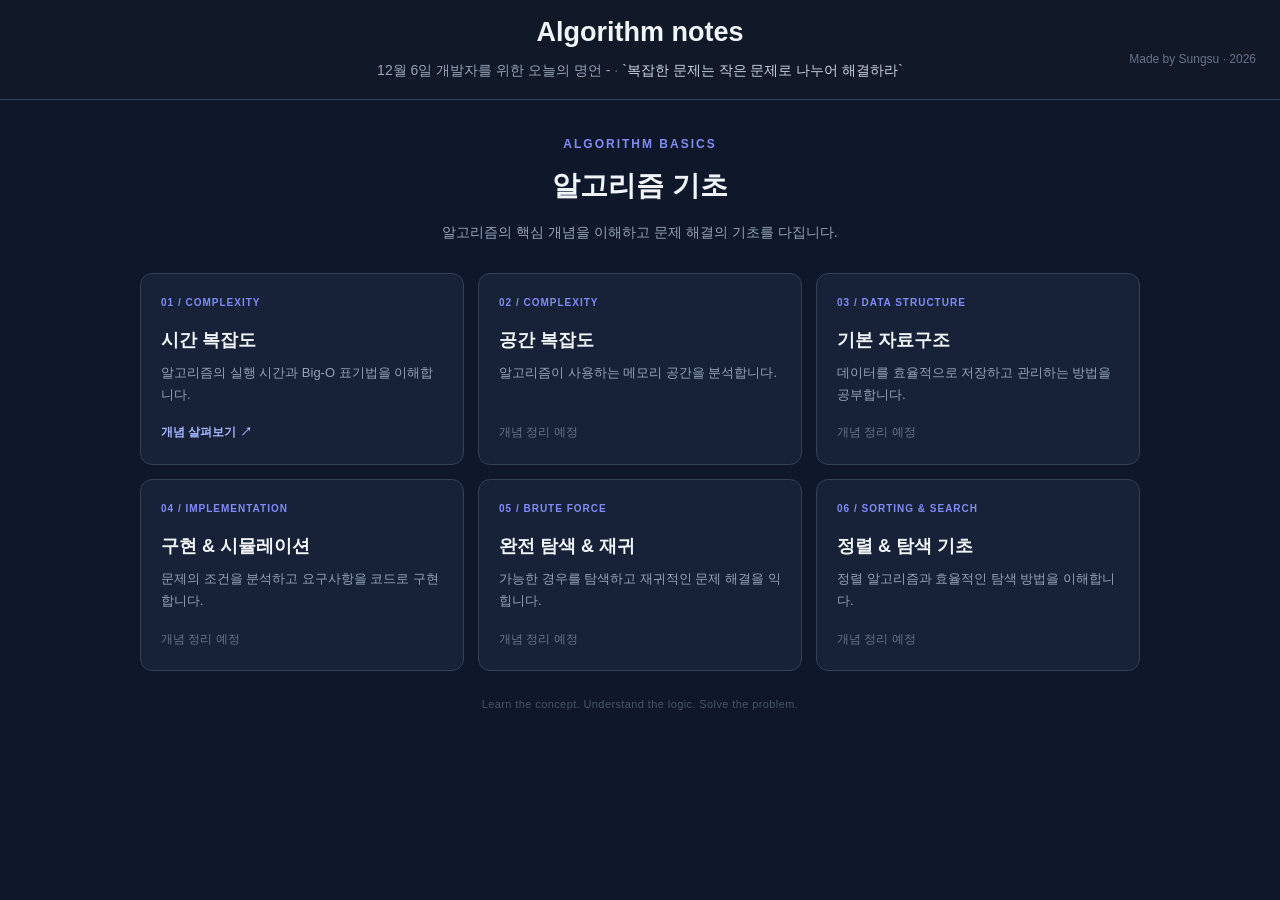
==== algorithm_basic/main.html @ 125908d5 "refactor: reorganize project directory structure" ====
<!DOCTYPE html>
<html lang="ko">
<head>
    <meta charset="UTF-8">
    <meta name="viewport" content="width=device-width, initial-scale=1.0">
    <title>Algorithm Basic</title>
    <link href="../stylesheet/common.css" rel="stylesheet">
    <link href="../stylesheet/responsive.css" rel="stylesheet">
    <link href="../stylesheet/alorithm.css" rel="stylesheet">
</head>

<body class="algorithm-basic-page">

    <header class="header">
        <div>
            <h1><a href="../index.html">Algorithm notes</a></h1>
            <p id="today-title"></p>
            <p id="quote"></p>
        </div>

        <span class="site-credit">Made by Sungsu · 2026</span>
    </header>

    <main class="basic-main">

        <section class="basic-intro">
            <p class="basic-label">ALGORITHM BASICS</p>
            <h2>알고리즘 기초</h2>
            <p class="basic-description">
                알고리즘의 핵심 개념을 이해하고 문제 해결의 기초를 다집니다.
            </p>
        </section>

        <section class="topic-grid">

            <a href="time_complexity.html" class="topic-card">
                <span class="topic-number">01 / COMPLEXITY</span>
                <h3>시간 복잡도</h3>
                <p>알고리즘의 실행 시간과 Big-O 표기법을 이해합니다.</p>
                <span class="topic-action">개념 살펴보기 ↗</span>
            </a>

            <article class="topic-card">
                <span class="topic-number">02 / COMPLEXITY</span>
                <h3>공간 복잡도</h3>
                <p>알고리즘이 사용하는 메모리 공간을 분석합니다.</p>
                <span class="topic-status">개념 정리 예정</span>
            </article>

            <article class="topic-card">
                <span class="topic-number">03 / DATA STRUCTURE</span>
                <h3>기본 자료구조</h3>
                <p>데이터를 효율적으로 저장하고 관리하는 방법을 공부합니다.</p>
                <span class="topic-status">개념 정리 예정</span>
            </article>

            <article class="topic-card">
                <span class="topic-number">04 / IMPLEMENTATION</span>
                <h3>구현 & 시뮬레이션</h3>
                <p>문제의 조건을 분석하고 요구사항을 코드로 구현합니다.</p>
                <span class="topic-status">개념 정리 예정</span>
            </article>

            <article class="topic-card">
                <span class="topic-number">05 / BRUTE FORCE</span>
                <h3>완전 탐색 & 재귀</h3>
                <p>가능한 경우를 탐색하고 재귀적인 문제 해결을 익힙니다.</p>
                <span class="topic-status">개념 정리 예정</span>
            </article>

            <article class="topic-card">
                <span class="topic-number">06 / SORTING & SEARCH</span>
                <h3>정렬 & 탐색 기초</h3>
                <p>정렬 알고리즘과 효율적인 탐색 방법을 이해합니다.</p>
                <span class="topic-status">개념 정리 예정</span>
            </article>

        </section>

        <footer class="basic-footer">
            Learn the concept. Understand the logic. Solve the problem.
        </footer>

    </main>

    <script src="../script.js"></script>

</body>
</html>
---- stylesheet/common.css ----
/* 모든 페이지 공통 스타일 */
body {
    margin: 0;
    background-color: #0F172A;
    color: #CBD5E1;
    font-family: Arial, sans-serif;
    line-height: 1.8;
}

a {
    color: #CBD5E1;
    text-decoration: none;
}

/* 공통 헤더 */
.header {
    /* 현재 요소 위치를 고정 - 자식 태그에게 기준점 */
    position: relative;
    text-align: center;
    padding: 18px 24px;
    background-color: #111827;
    border-bottom: 1px solid #334155;
}

.header h1 {
    margin: 0 0 8px;
    font-size: 30px;
    line-height: 1.4;
}

.header h1 a {
    color: #F1F5F9;
}

.header h1 a:hover {
    color: #A5B4FC;
}

/* 오늘의 명언 */

#today-title, #quote {
    display: inline;
    margin: 0;
    font-size: 14px;
}

#today-title {
    color: #94A3B8;
}

#today-title::after {
    content: " · ";
    color: #64748B;
}


/* 제작자 표시 */

.site-credit {
    /* 부모 태그의 요소를 기준점으로 사용 */
    position: absolute;
    right: 24px;
    /* top: 10%; */
    /* transform: translateY(120%); */
    font-size: 12px;
    color: #64748B;
}


/* 홈페이지 공통 콘텐츠 */

.main-content {
    width: min(1000px, calc(100% - 40px));
    margin: 0 auto;
    padding: 40px 0 70px;
    text-align: center;
}

.main-title {
    margin: 10px 0 24px;
    color: #F1F5F9;
    font-size: 24px;
}

.main-description {
    max-width: 850px;
    margin: 0 auto;
    color: #94A3B8;
    font-size: 16px;
    line-height: 2;
}


/* 버튼 공통 스타일 */

.button-container {
    display: grid;
    grid-template-columns: repeat(3, minmax(0, 1fr));
    gap: 24px;
    width: min(900px, 100%);
    margin: 60px auto 0;
}

.button {
    display: flex;
    align-items: center;
    justify-content: center;
    min-height: 80px;
    padding: 18px 12px;
    box-sizing: border-box;

    background-color: #1E293B;
    border: 1px solid #334155;
    border-radius: 14px;

    color: #E2E8F0;
    font-size: 18px;
    font-weight: bold;
    text-align: center;

    transition:
        background-color 0.2s,
        border-color 0.2s,
        transform 0.2s;
}

.button:hover {
    background-color: #29365A;
    border-color: #818CF8;
    transform: translateY(-4px);
}

.button:active {
    transform: translateY(-1px);
}

.button:focus-visible {
    outline: 2px solid #A5B4FC;
    outline-offset: 4px;
}
---- stylesheet/responsive.css ----
/* 공통 반응형 스타일 */

@media (max-width: 650px) {
    .header {
        padding: 16px 20px;
    }

    .header h1 {
        font-size: 25px;
    }

    .site-credit {
        position: static;
        transform: none;
        margin-top: 6px;
    }

    .main-content {
        width: calc(100% - 32px);
        padding: 30px 0 50px;
    }

    .main-title {
        font-size: 21px;
    }

    .main-description {
        font-size: 15px;
        text-align: left;
    }

    .button-container {
        grid-template-columns: 1fr;
        gap: 14px;
        margin-top: 35px;
    }

    .button {
        min-height: 65px;
        font-size: 17px;
    }

    .container {
        grid-template-columns: 1fr;
    }
}
---- stylesheet/alorithm.css ----
/* 기초 알고리즘 페이지 전용 */

.algorithm-basic-page {
    min-height: 100vh;
}

.algorithm-basic-page .header {
    padding: 14px 24px;
}

.algorithm-basic-page .header h1 {
    margin: 0 0 4px;
    font-size: 27px;
}

.algorithm-basic-page .site-credit {
    top: 50%;
}

.algorithm-basic-page .basic-main {
    width: min(1000px, calc(100% - 40px));
    margin: 0 auto;
    padding: 34px 0 28px;
    box-sizing: border-box;
}

.algorithm-basic-page .basic-intro {
    text-align: center;
    margin-bottom: 28px;
}

.algorithm-basic-page .basic-label {
    margin: 0 0 6px;
    color: #818CF8;
    font-size: 12px;
    font-weight: bold;
    letter-spacing: 2px;
}

.algorithm-basic-page .basic-intro h2 {
    margin: 0;
    color: #F1F5F9;
    font-size: 28px;
}

.algorithm-basic-page .basic-description {
    margin: 8px 0 0;
    color: #94A3B8;
    font-size: 14px;
}

.algorithm-basic-page .topic-grid {
    display: grid;
    grid-template-columns: repeat(3, minmax(0, 1fr));
    gap: 14px;
}

.algorithm-basic-page .topic-card {
    display: flex;
    flex-direction: column;
    align-items: flex-start;

    min-width: 0;
    min-height: 175px;
    padding: 20px;
    box-sizing: border-box;

    background-color: #172238;
    border: 1px solid #334155;
    border-radius: 12px;

    color: #CBD5E1;
    text-decoration: none;

    transition:
        background-color 0.2s,
        border-color 0.2s,
        transform 0.2s;
}

.algorithm-basic-page a.topic-card:hover {
    background-color: #202E49;
    border-color: #818CF8;
    transform: translateY(-3px);
}

.algorithm-basic-page a.topic-card:focus-visible {
    outline: 2px solid #A5B4FC;
    outline-offset: 3px;
}

.algorithm-basic-page .topic-number {
    color: #818CF8;
    font-size: 10px;
    font-weight: bold;
    letter-spacing: 1px;
}

.algorithm-basic-page .topic-card h3 {
    margin: 12px 0 6px;
    color: #F1F5F9;
    font-size: 18px;
}

.algorithm-basic-page .topic-card p {
    margin: 0;
    color: #94A3B8;
    font-size: 13px;
    line-height: 1.7;
}

.algorithm-basic-page .topic-action {
    margin-top: auto;
    padding-top: 16px;
    color: #A5B4FC;
    font-size: 12px;
    font-weight: bold;
}

.algorithm-basic-page .topic-status {
    margin-top: auto;
    padding-top: 16px;
    color: #64748B;
    font-size: 12px;
}

.algorithm-basic-page .basic-footer {
    margin-top: 24px;
    text-align: center;
    color: #475569;
    font-size: 11px;
    letter-spacing: 0.4px;
}

@media (max-width: 800px) {
    .algorithm-basic-page .topic-grid {
        grid-template-columns: repeat(2, minmax(0, 1fr));
    }
}

@media (max-width: 550px) {
    .algorithm-basic-page .basic-main {
        width: calc(100% - 28px);
        padding-top: 24px;
    }

    .algorithm-basic-page .basic-intro h2 {
        font-size: 24px;
    }

    .algorithm-basic-page .topic-grid {
        grid-template-columns: 1fr;
        gap: 10px;
    }

    .algorithm-basic-page .topic-card {
        min-height: 150px;
        padding: 18px;
    }

    .algorithm-basic-page .header {
        padding: 14px 12px;
    }

    .algorithm-basic-page .header h1 {
        font-size: 23px;
    }

    .algorithm-basic-page .site-credit {
        position: static;
        display: block;
        transform: none;
        margin-top: 5px;
    }
}

/* 학습 메모 페이지 전용 */

.note-content {
    max-width: 900px;
    margin: 30px auto;
    padding: 24px;
    color: #CBD5E1;
    line-height: 1.8;
    overflow-wrap: break-word;
}

.note-content h2 {
    color: #E2E8F0;
    font-size: 28px;
    border-bottom: 1px solid #334155;
    padding-bottom: 12px;
}

.note-content h3 {
    color: #A5B4FC;
    margin-top: 36px;
}

.note-content h4 {
    color: #E2E8F0;
    margin-top: 24px;
}

.note-content p {
    margin: 14px 0;
}

.complexity-list {
    display: grid;
    grid-template-columns: repeat(auto-fit, minmax(160px, 1fr));
    gap: 10px;
}

.complexity-list p {
    margin: 0;
    padding: 12px;
    background-color: #1E293B;
    border: 1px solid #334155;
    border-radius: 8px;
}

.note-content p code {
    color: #A5B4FC;
    background-color: #1E293B;
    padding: 2px 5px;
    border-radius: 4px;
}


/* 코드 블록 */

.code-block {
    background-color: #0B1120;
    border: 1px solid #334155;
    border-radius: 10px;
    padding: 20px;
    overflow-x: auto;
    line-height: 1.6;
}

.code-block code {
    font-family: Consolas, monospace;
    font-size: 14px;
    color: #E2E8F0;
    white-space: pre;
}

.code-block .kw {
    color: #C4B5FD;
}

.code-block .fn {
    color: #7DD3FC;
}

.code-block .num {
    color: #FDBA74;
}

.code-block .comment {
    color: #94A3B8;
    font-style: italic;
}


/* 학습 메모의 목록 */

.note-content li {
    padding-left: 6px;
    margin-bottom: 18px;
}

.note-content li p {
    margin: 4px 0;
}


/* 알고리즘 기법 태그 */

.topic-list {
    display: flex;
    flex-wrap: wrap;
    gap: 10px;
    margin-top: 16px;
}

.topic-list span {
    background-color: #1E293B;
    border: 1px solid #475569;
    color: #A5B4FC;
    padding: 6px 12px;
    border-radius: 20px;
    font-size: 14px;
}
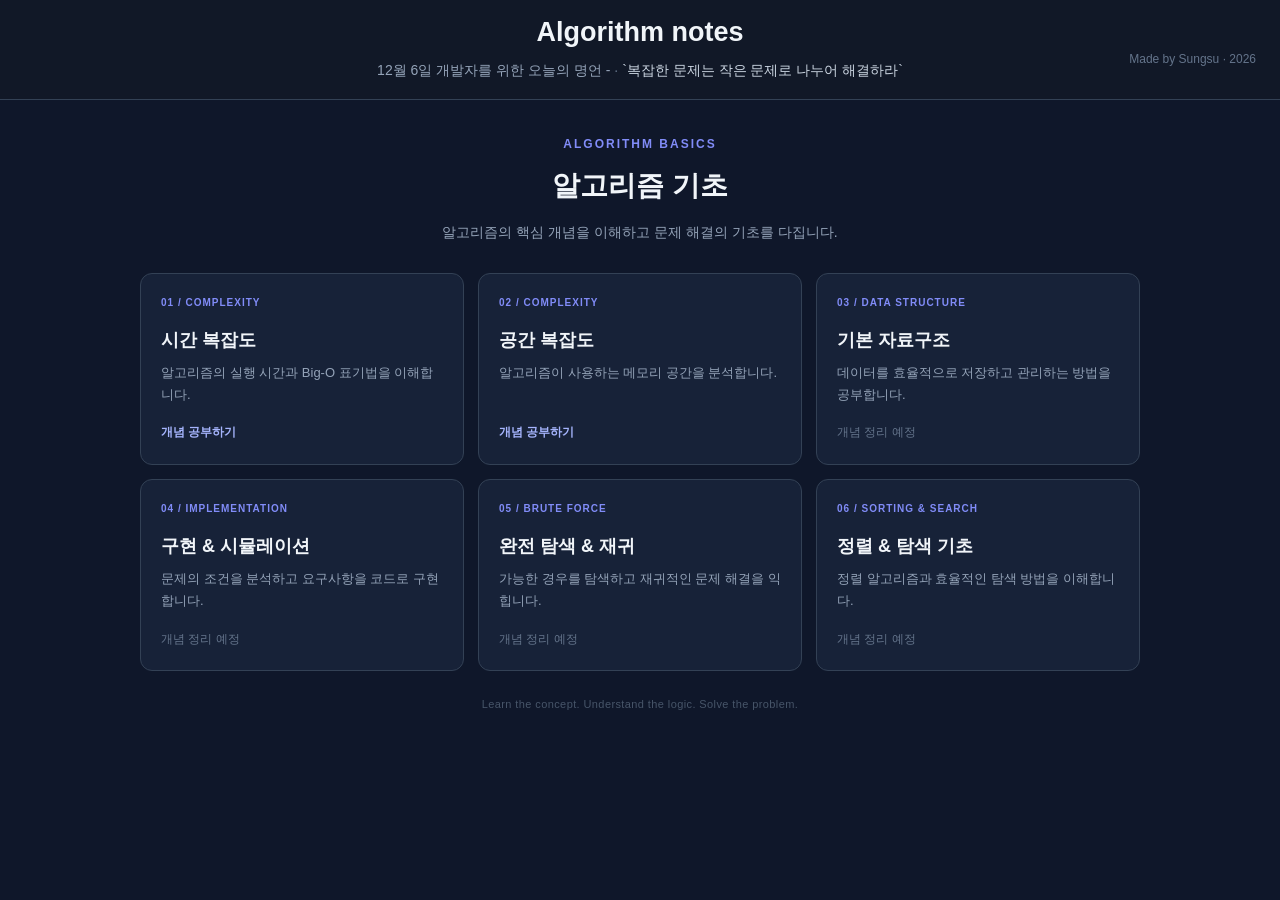
==== commit 4fa62f77: "feat: add space complexity concepts and examples" ====
--- a/algorithm_basic/main.html
+++ b/algorithm_basic/main.html
@@ -37,15 +37,15 @@
                 <span class="topic-number">01 / COMPLEXITY</span>
                 <h3>시간 복잡도</h3>
                 <p>알고리즘의 실행 시간과 Big-O 표기법을 이해합니다.</p>
-                <span class="topic-action">개념 살펴보기 ↗</span>
+                <span class="topic-action">개념 공부하기</span>
             </a>
 
-            <article class="topic-card">
+            <a href="./space_complexity.html" class="topic-card">
                 <span class="topic-number">02 / COMPLEXITY</span>
                 <h3>공간 복잡도</h3>
                 <p>알고리즘이 사용하는 메모리 공간을 분석합니다.</p>
-                <span class="topic-status">개념 정리 예정</span>
-            </article>
+                <span class="topic-action">개념 공부하기</span>
+            </a>
 
             <article class="topic-card">
                 <span class="topic-number">03 / DATA STRUCTURE</span>
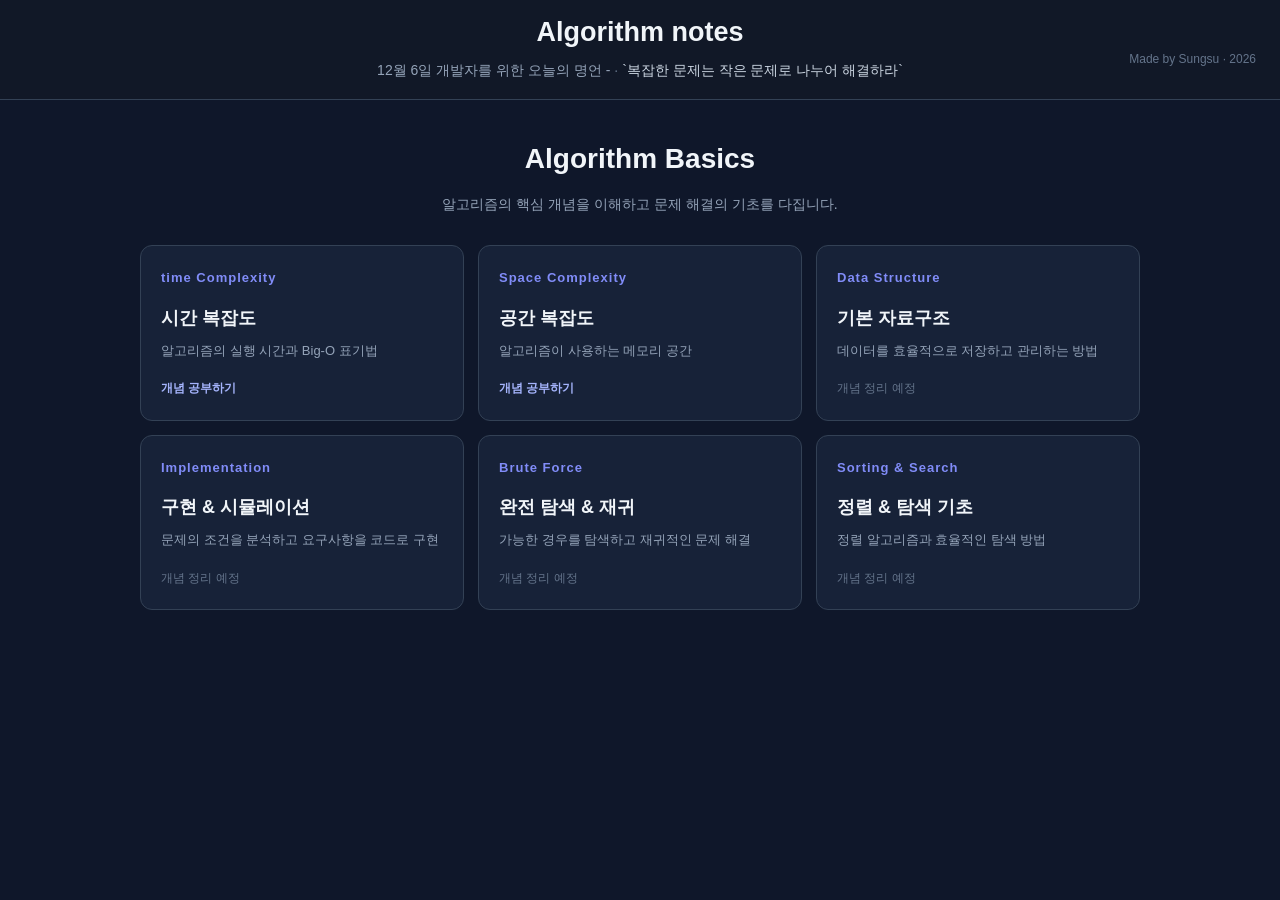
==== commit fb63f2bf: "feat: add space complexity use cases" ====
--- a/algorithm_basic/main.html
+++ b/algorithm_basic/main.html
@@ -24,8 +24,7 @@
     <main class="basic-main">
 
         <section class="basic-intro">
-            <p class="basic-label">ALGORITHM BASICS</p>
-            <h2>알고리즘 기초</h2>
+            <h2>Algorithm Basics</h2>
             <p class="basic-description">
                 알고리즘의 핵심 개념을 이해하고 문제 해결의 기초를 다집니다.
             </p>
@@ -34,52 +33,52 @@
         <section class="topic-grid">
 
             <a href="time_complexity.html" class="topic-card">
-                <span class="topic-number">01 / COMPLEXITY</span>
+                <span class="topic-number">time Complexity</span>
                 <h3>시간 복잡도</h3>
-                <p>알고리즘의 실행 시간과 Big-O 표기법을 이해합니다.</p>
+                <p>알고리즘의 실행 시간과 Big-O 표기법</p>
                 <span class="topic-action">개념 공부하기</span>
             </a>
 
             <a href="./space_complexity.html" class="topic-card">
-                <span class="topic-number">02 / COMPLEXITY</span>
+                <span class="topic-number">Space Complexity</span>
                 <h3>공간 복잡도</h3>
-                <p>알고리즘이 사용하는 메모리 공간을 분석합니다.</p>
+                <p>알고리즘이 사용하는 메모리 공간</p>
                 <span class="topic-action">개념 공부하기</span>
             </a>
 
             <article class="topic-card">
-                <span class="topic-number">03 / DATA STRUCTURE</span>
+                <span class="topic-number">Data Structure</span>
                 <h3>기본 자료구조</h3>
-                <p>데이터를 효율적으로 저장하고 관리하는 방법을 공부합니다.</p>
+                <p>데이터를 효율적으로 저장하고 관리하는 방법</p>
                 <span class="topic-status">개념 정리 예정</span>
             </article>
 
             <article class="topic-card">
-                <span class="topic-number">04 / IMPLEMENTATION</span>
+                <span class="topic-number">Implementation</span>
                 <h3>구현 & 시뮬레이션</h3>
-                <p>문제의 조건을 분석하고 요구사항을 코드로 구현합니다.</p>
+                <p>문제의 조건을 분석하고 요구사항을 코드로 구현</p>
                 <span class="topic-status">개념 정리 예정</span>
             </article>
 
             <article class="topic-card">
-                <span class="topic-number">05 / BRUTE FORCE</span>
+                <span class="topic-number">Brute Force</span>
                 <h3>완전 탐색 & 재귀</h3>
-                <p>가능한 경우를 탐색하고 재귀적인 문제 해결을 익힙니다.</p>
+                <p>가능한 경우를 탐색하고 재귀적인 문제 해결</p>
                 <span class="topic-status">개념 정리 예정</span>
             </article>
 
             <article class="topic-card">
-                <span class="topic-number">06 / SORTING & SEARCH</span>
+                <span class="topic-number">Sorting & Search</span>
                 <h3>정렬 & 탐색 기초</h3>
-                <p>정렬 알고리즘과 효율적인 탐색 방법을 이해합니다.</p>
+                <p>정렬 알고리즘과 효율적인 탐색 방법</p>
                 <span class="topic-status">개념 정리 예정</span>
             </article>
 
         </section>
 
-        <footer class="basic-footer">
+        <!-- <footer class="basic-footer">
             Learn the concept. Understand the logic. Solve the problem.
-        </footer>
+        </footer> -->
 
     </main>
 
--- a/stylesheet/alorithm.css
+++ b/stylesheet/alorithm.css
@@ -29,14 +29,6 @@
     margin-bottom: 28px;
 }
 
-.algorithm-basic-page .basic-label {
-    margin: 0 0 6px;
-    color: #818CF8;
-    font-size: 12px;
-    font-weight: bold;
-    letter-spacing: 2px;
-}
-
 .algorithm-basic-page .basic-intro h2 {
     margin: 0;
     color: #F1F5F9;
@@ -91,7 +83,7 @@
 
 .algorithm-basic-page .topic-number {
     color: #818CF8;
-    font-size: 10px;
+    font-size: 13px;
     font-weight: bold;
     letter-spacing: 1px;
 }
@@ -122,14 +114,6 @@
     padding-top: 16px;
     color: #64748B;
     font-size: 12px;
-}
-
-.algorithm-basic-page .basic-footer {
-    margin-top: 24px;
-    text-align: center;
-    color: #475569;
-    font-size: 11px;
-    letter-spacing: 0.4px;
 }
 
 @media (max-width: 800px) {
@@ -264,7 +248,7 @@
 }
 
 
-/* 학습 메모의 목록 */
+/* 학습 메모목록 */
 
 .note-content li {
     padding-left: 6px;
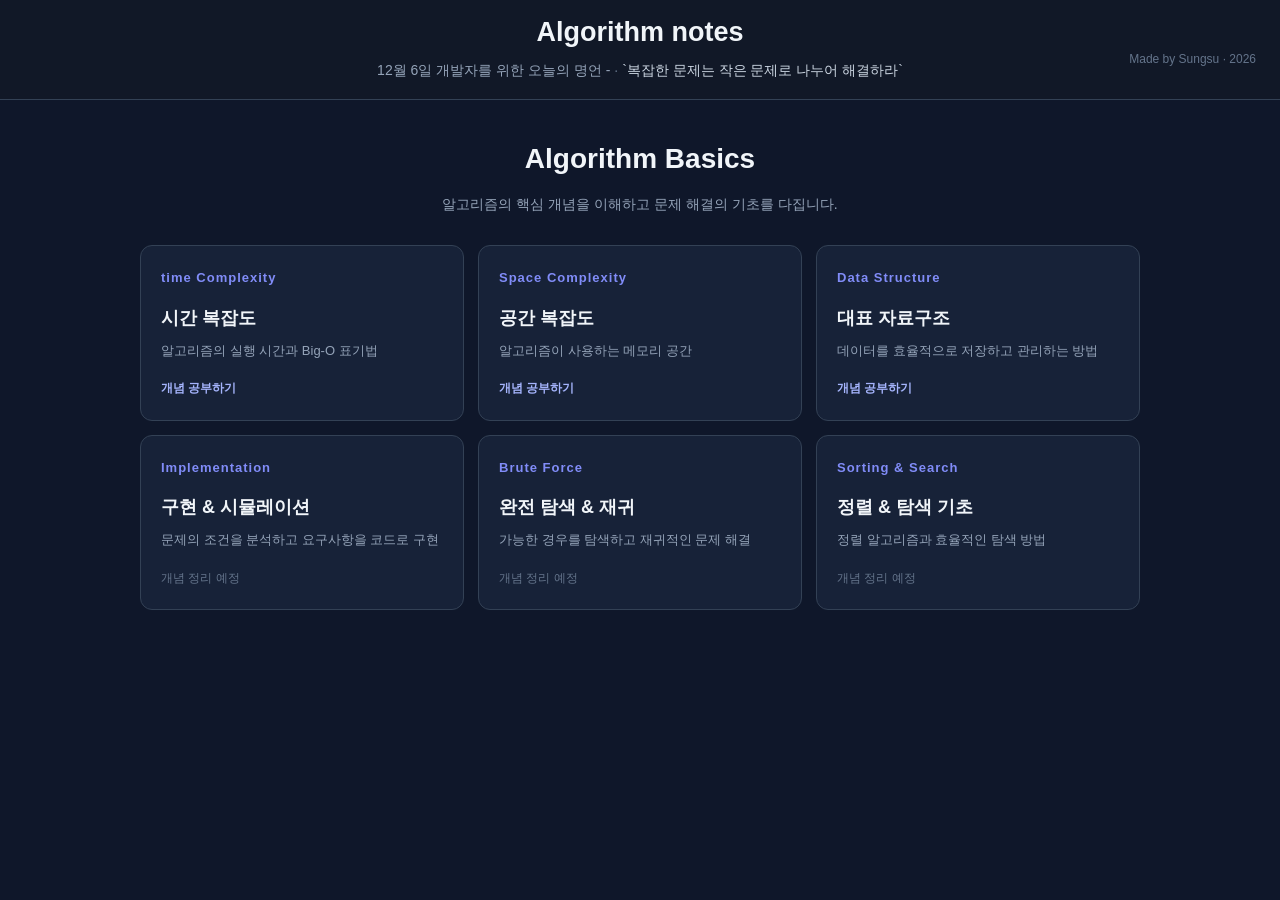
==== commit 5aa66c0c: "feat: add fundamental data structures list" ====
--- a/algorithm_basic/main.html
+++ b/algorithm_basic/main.html
@@ -46,12 +46,12 @@
                 <span class="topic-action">개념 공부하기</span>
             </a>
 
-            <article class="topic-card">
+            <a href="./data_structure_basic.html" class="topic-card">
                 <span class="topic-number">Data Structure</span>
-                <h3>기본 자료구조</h3>
+                <h3>대표 자료구조</h3>
                 <p>데이터를 효율적으로 저장하고 관리하는 방법</p>
-                <span class="topic-status">개념 정리 예정</span>
-            </article>
+                <span class="topic-action">개념 공부하기</span>
+            </a>
 
             <article class="topic-card">
                 <span class="topic-number">Implementation</span>
